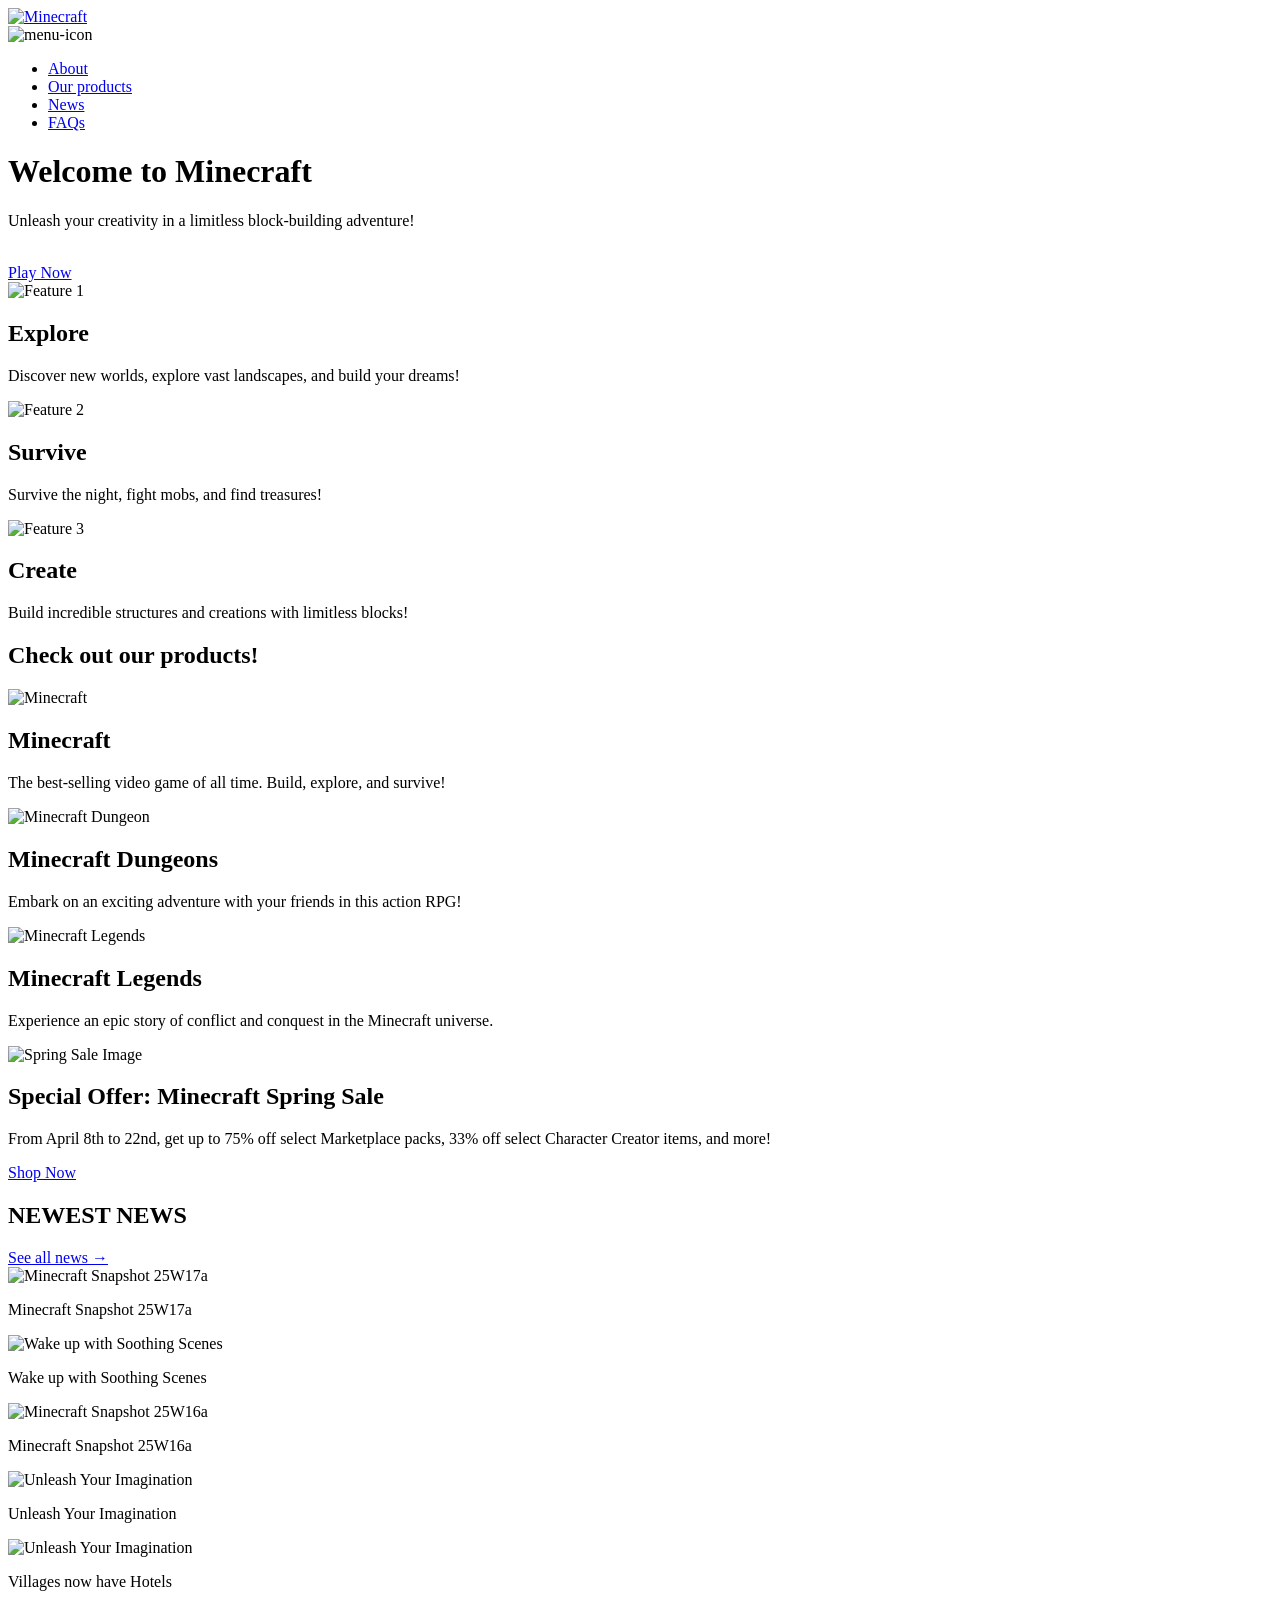
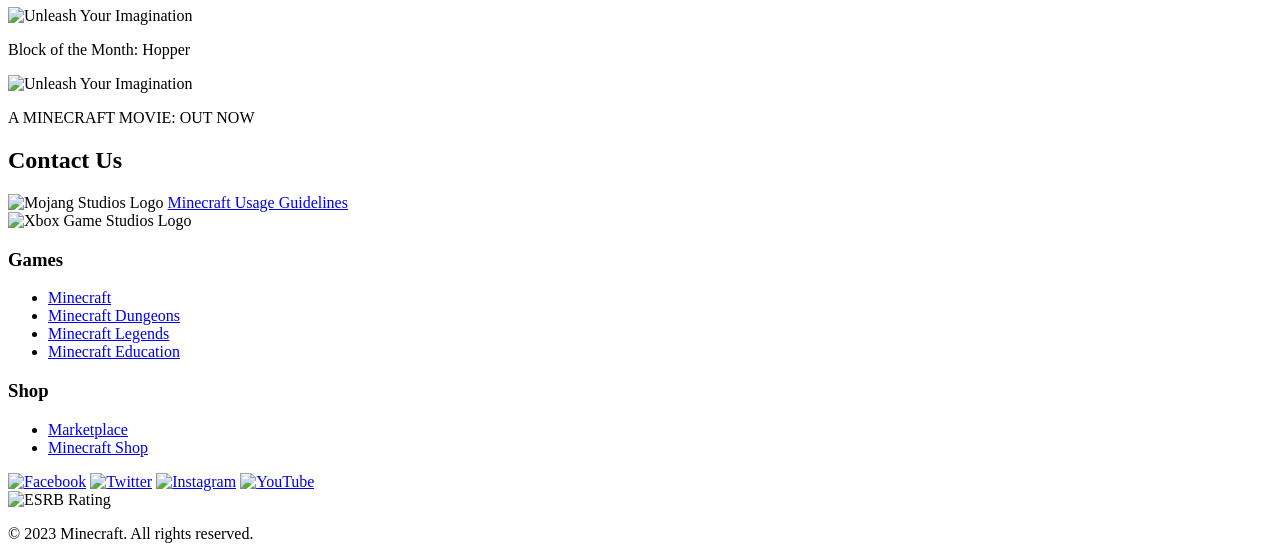
==== index.html @ 11b38cb2 "Add files via upload" ====
<!DOCTYPE html>
<html lang="en">
<head>
    <meta charset="UTF-8">
    <meta name="viewport" content="width=device-width, initial-scale=1.0">
    <title>Minecraft Official Website</title>
    <link rel="stylesheet" href="./css/0_index.css">
</head>
<body>

 <!-- Thanh điều hướng -->
 <nav class="navbar">
    <a href="./index.html">
        <img src="./assets/img/MCCB Logo.svg" alt="Minecraft" class="logo">
    </a>
    <div class="menu-icon" id="menu-toggle">
        <img width="32" height="32" src="https://img.icons8.com/windows/32/FFFFFF/menu-squared-2.png" alt="menu-icon"/>
    </div>
    <ul class="nav-menu" id="nav-menu">
        <li><a href="./1_about.html">About</a></li>
        <li><a href="./2_products.html">Our products</a></li>
        <li><a href="./3_news.html">News</a></li>
        <li><a href="./4_faq.html">FAQs</a></li>
    </ul>
</nav>

    <!-- Hero section -->
    <header class="hero">
        <h1>Welcome to Minecraft</h1>
        <p>Unleash your creativity in a limitless block-building adventure!</p> <br>
        <a href="./0.1_playnow.html" class="cta-btn">Play Now</a>
    </header>

    <!-- Featured content -->
    <section class="features">
        <div class="feature">
            <img src="./assets/img/wallpaper_minecraft_bedrock_edition_800x450.png" alt="Feature 1">
            <h2>Explore</h2>
            <p>Discover new worlds, explore vast landscapes, and build your dreams!</p>
        </div>
        <div class="feature">
            <img src="./assets/img/wallpaper_minecraft_pc_bundle_2560x1440.png" alt="Feature 2">
            <h2>Survive</h2>
            <p>Survive the night, fight mobs, and find treasures!</p>
        </div>
        <div class="feature">
            <img src="./assets/img/Minecraft_Trails&Tales_.Net_800x450.png" alt="Feature 3">
            <h2>Create</h2>
            <p>Build incredible structures and creations with limitless blocks!</p>
        </div>
    </section>
    
<!-- Minecraft Products -->
<section class="products">
    <div class="products-header">
        <h1>Check out our products!</h1>
    </div>
    <div class="products-grid">
        <div class="product">
            <img src="./assets/img/minecraft.jpg" alt="Minecraft">
            <h2>Minecraft</h2>
            <p>The best-selling video game of all time. Build, explore, and survive!</p>
        </div>
        <div class="product">
            <img src="./assets/img/products_mcdungeons.avif" alt="Minecraft Dungeon">
            <h2>Minecraft Dungeons</h2>
            <p>Embark on an exciting adventure with your friends in this action RPG!</p>
        </div>
        <div class="product">
            <img src="assets/img/products_mclegends.png" alt="Minecraft Legends">
            <h2>Minecraft Legends</h2>
            <p>Experience an epic story of conflict and conquest in the Minecraft universe.</p>
        </div>
    </div>
</section>


<!-- Advertisement -->
<section class="advertisement">
    <div class="ad-image">
        <img src="./assets/img/wallpaper_marketplace_nyc_celebration_2058x1440.png" alt="Spring Sale Image">
    </div>
    <div class="ad-content">
        <h2>Special Offer: Minecraft Spring Sale</h2>
        <p>From April 8th to 22nd, get up to 75% off select Marketplace packs, 33% off select Character Creator items, and more!</p>
        <a href="./0.2_springdeal.html" class="cta-btn">Shop Now</a>
    </div>
</section>

<!-- News -->
<section class="news">
    <div class="news-header">
        <h2>NEWEST NEWS</h2>
        <a href="./3_news.html" class="news-link">See all news →</a>
    </div>
    <div class="news-grid">
        <div class="news-item">
            <div class="image-container">
                <img src="./assets/img/1.png" alt="Minecraft Snapshot 25W17a">
            </div>
            <p>Minecraft Snapshot 25W17a</p>
        </div>
        <div class="news-item">
            <div class="image-container">
                <img src="./assets/img/2.png" alt="Wake up with Soothing Scenes">
            </div>
            <p>Wake up with Soothing Scenes</p>
        </div>
        <div class="news-item">
            <div class="image-container">
                <img src="./assets/img/3.png" alt="Minecraft Snapshot 25W16a">
            </div>
            <p>Minecraft Snapshot 25W16a</p>
        </div>
        <div class="news-item">
            <div class="image-container">
                <img src="./assets/img/4.png" alt="Unleash Your Imagination">
            </div>
            <p>Unleash Your Imagination</p>
        </div>
        <div class="news-item">
            <div class="image-container">
                <img src="./assets/img/5.png" alt="Unleash Your Imagination">
            </div>
            <p>Villages now have Hotels</p>
        </div>
        <div class="news-item">
            <div class="image-container">
                <img src="./assets/img/6.jpeg" alt="Unleash Your Imagination">
            </div>
            <p>Block of the Month: Hopper</p>
        </div>
        <div class="news-item">
            <div class="image-container">
                <img src="./assets/img/7.png" alt="Unleash Your Imagination">
            </div>
            <p>A MINECRAFT MOVIE: OUT NOW</p>
        </div>
    </div>
</section>

    <!-- Contact Section -->
    <section class="contact">
        <h1>Contact Us</h1>
        <div class="contact-grid">
            <!-- Cột 1: Logo Mojang -->
            <div class="contact-column">
                <img src="https://upload.wikimedia.org/wikipedia/commons/thumb/f/ff/Mojang_Studios_Logo_%282020%2C_slim%29.svg/2433px-Mojang_Studios_Logo_%282020%2C_slim%29.svg.png" alt="Mojang Studios Logo" class="mojang-logo">
                <a href="https://www.minecraft.net/en-us/usage-guidelines" class="guidelines-link">Minecraft Usage Guidelines</a>
            </div>
            <!-- Cột 2: Logo Xbox -->
            <div class="contact-column">
                <img src="https://upload.wikimedia.org/wikipedia/commons/5/52/Xbox_Game_Studios.svg" alt="Xbox Game Studios Logo" class="xbox-logo">
            </div>

            <!-- Cột 3: Mạng xã hội và liên kết -->
            <div class="contact-column social-links">
                <div class="link-group">
                    <h3>Games</h3>
                    <ul>
                        <li><a href="#">Minecraft</a></li>
                        <li><a href="#">Minecraft Dungeons</a></li>
                        <li><a href="#">Minecraft Legends</a></li>
                        <li><a href="#">Minecraft Education</a></li>
                    </ul>
                </div>
                <div class="link-group">
                    <h3>Shop</h3>
                    <ul>
                        <li><a href="#">Marketplace</a></li>
                        <li><a href="#">Minecraft Shop</a></li>
                    </ul>
                </div>
                <!-- Biểu tượng mạng xã hội -->
                <div class="social-icons">
                    <a href="https://www.facebook.com/minecraft"><img src="https://upload.wikimedia.org/wikipedia/commons/5/51/Facebook_f_logo_%282019%29.svg" alt="Facebook"></a>
                    <a href="https://twitter.com/Minecraft"><img src="https://upload.wikimedia.org/wikipedia/commons/6/6f/Logo_of_Twitter.svg" alt="Twitter"></a>
                    <a href="https://www.instagram.com/minecraft"><img src="https://upload.wikimedia.org/wikipedia/commons/a/a5/Instagram_icon.png" alt="Instagram"></a>
                    <a href="https://www.youtube.com/minecraft"><img src="https://cdn.iconscout.com/icon/free/png-256/free-youtube-logo-icon-download-in-svg-png-gif-file-formats--social-media-70-flat-icons-color-pack-logos-432560.png" alt="YouTube"></a>
                </div>
            </div>

            <!-- Cột 4: Tag ESRB -->
            <div class="contact-column esrb">
                <img src="./assets/img/ESRB.png" alt="ESRB Rating">
            </div>
        </div>
    </section>
</section>
    <!-- Footer -->
    <footer>
        <p>&copy; 2023 Minecraft. All rights reserved.</p>
    </footer>

    <script>
    document.addEventListener('DOMContentLoaded', function() {
        const menuToggle = document.getElementById('menu-toggle');
        const navMenu = document.getElementById('nav-menu');
        
        menuToggle.addEventListener('click', function() {
            navMenu.classList.toggle('active');
        });
    });
    </script>

</body>
</html>
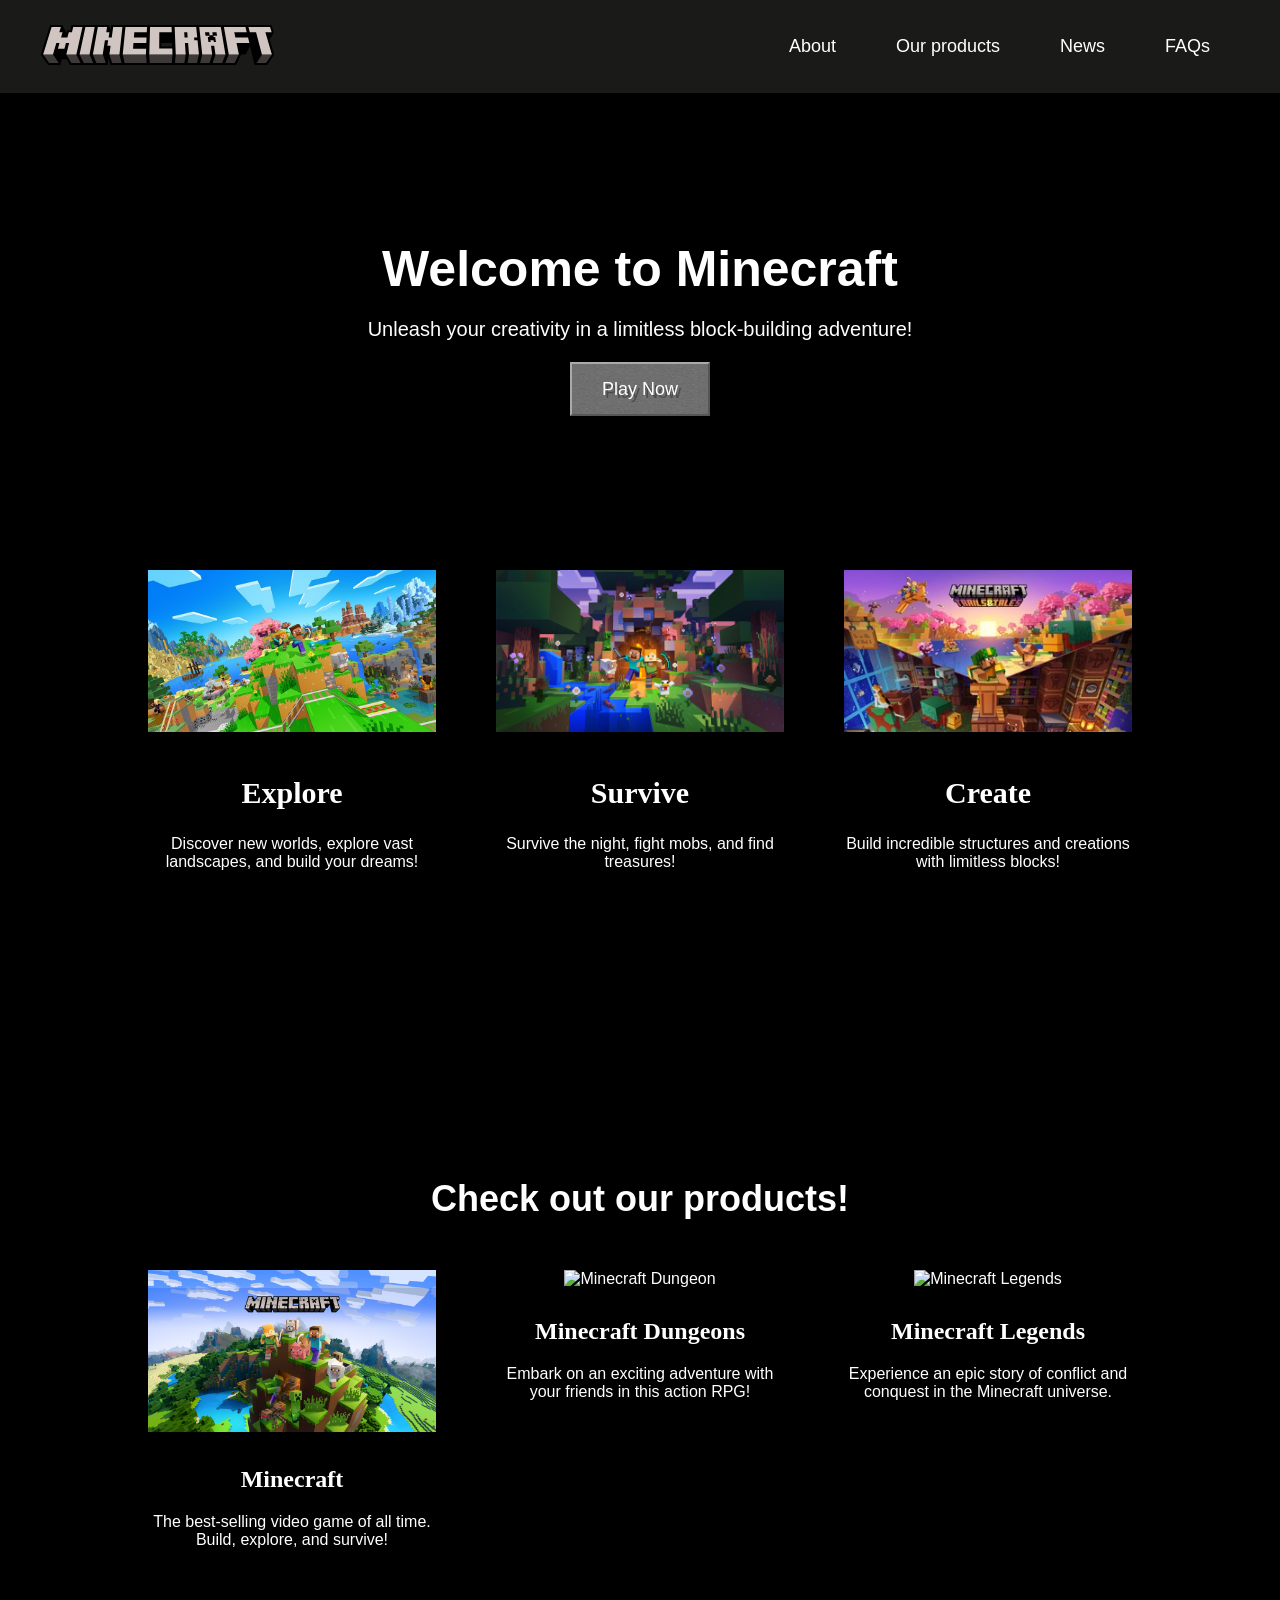
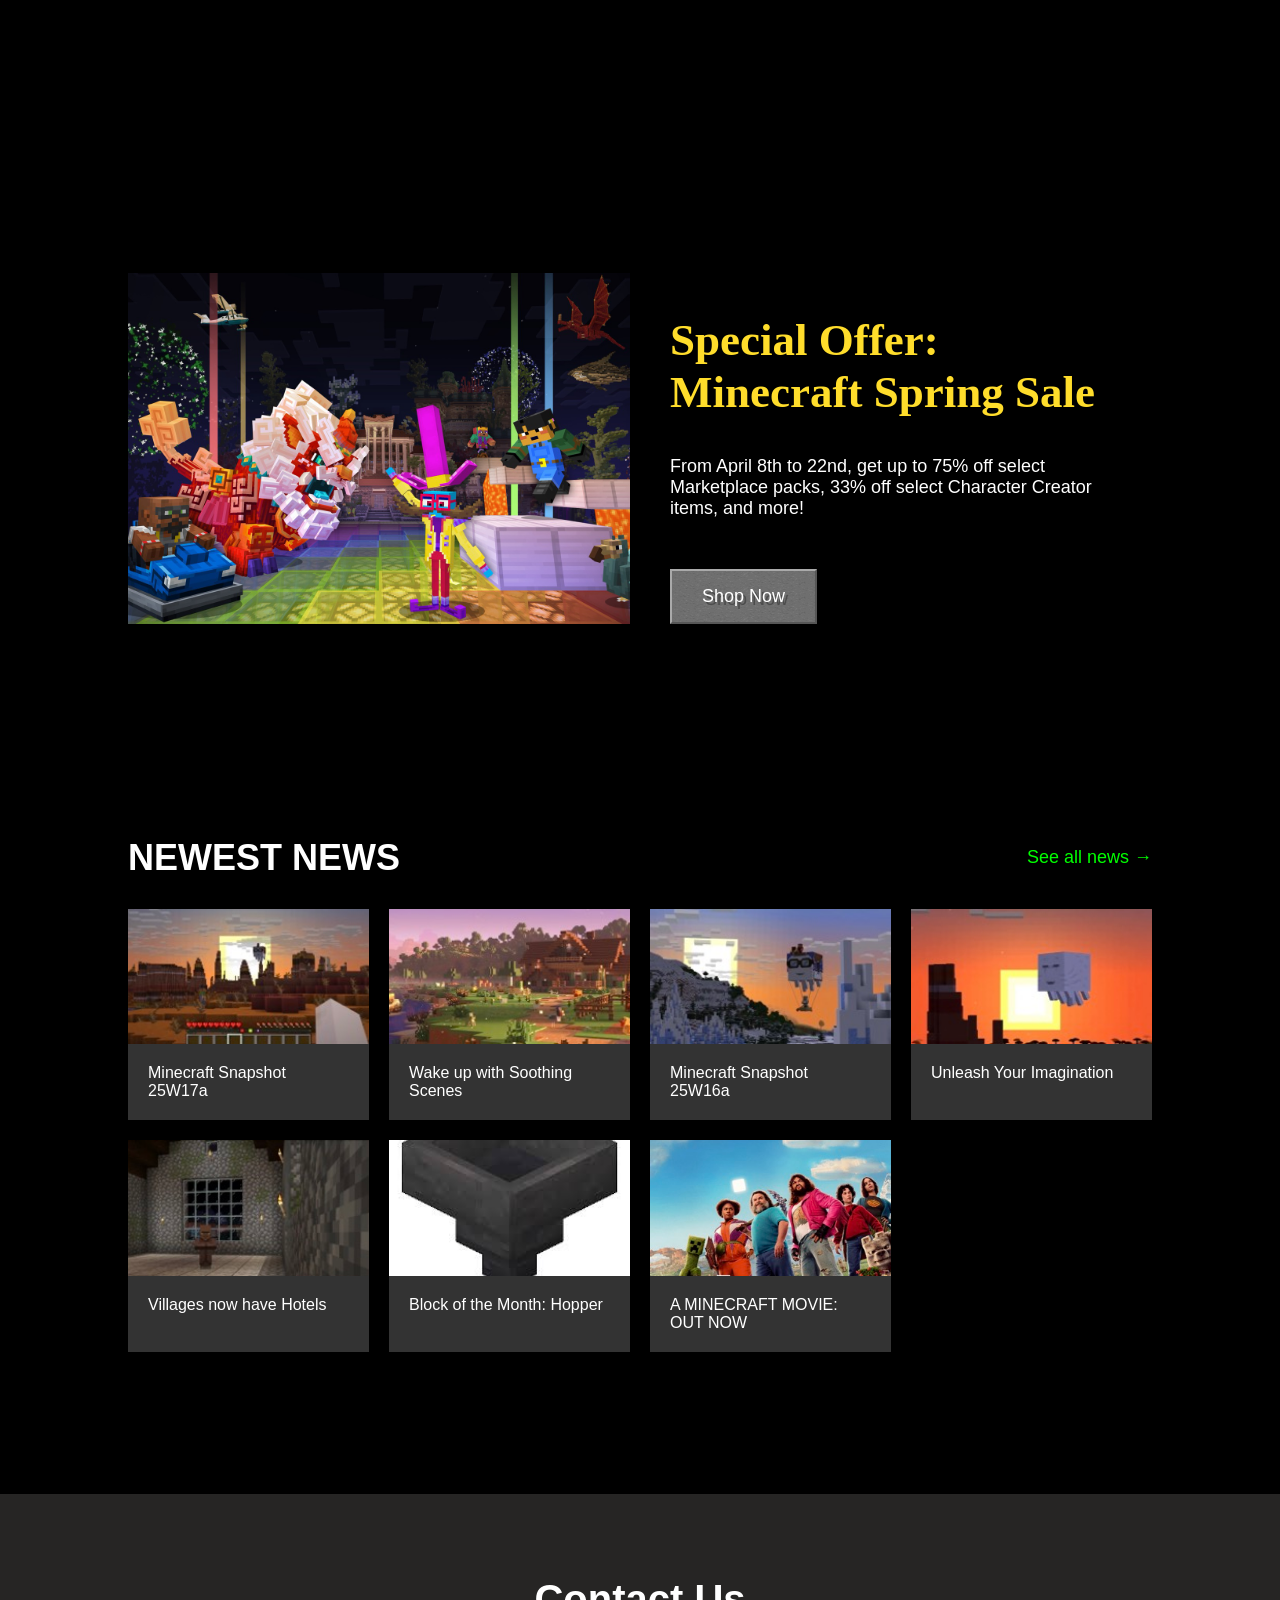
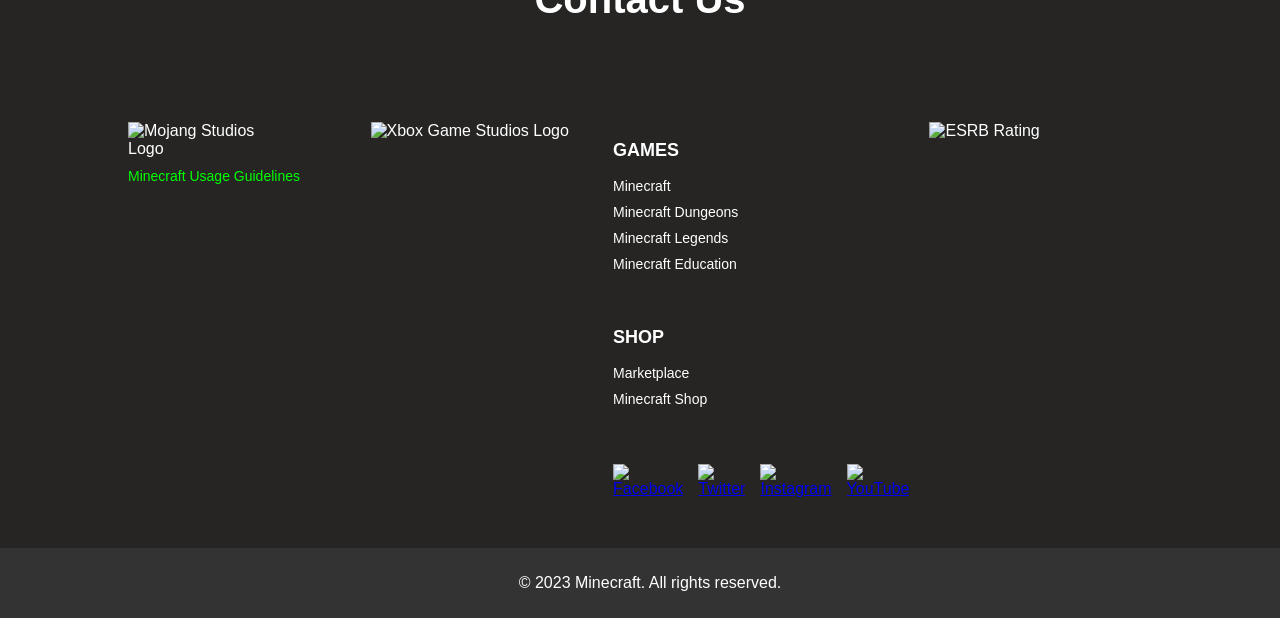
==== commit 3d948bdd: "Add files via upload" ====
--- a/index.html
+++ b/index.html
@@ -14,7 +14,7 @@
         <img src="./assets/img/MCCB Logo.svg" alt="Minecraft" class="logo">
     </a>
     <div class="menu-icon" id="menu-toggle">
-        <img width="32" height="32" src="https://img.icons8.com/windows/32/FFFFFF/menu-squared-2.png" alt="menu-icon"/>
+        <img width="32" height="32" src="https://img.icons8.com/windows/32/FFFFFF/menu-squared-2.jpeg" alt="menu-icon"/>
     </div>
     <ul class="nav-menu" id="nav-menu">
         <li><a href="./1_about.html">About</a></li>
@@ -34,17 +34,17 @@
     <!-- Featured content -->
     <section class="features">
         <div class="feature">
-            <img src="./assets/img/wallpaper_minecraft_bedrock_edition_800x450.png" alt="Feature 1">
+            <img src="./assets/img/wallpaper_minecraft_bedrock_edition_800x450.jpeg" alt="Feature 1">
             <h2>Explore</h2>
             <p>Discover new worlds, explore vast landscapes, and build your dreams!</p>
         </div>
         <div class="feature">
-            <img src="./assets/img/wallpaper_minecraft_pc_bundle_2560x1440.png" alt="Feature 2">
+            <img src="./assets/img/wallpaper_minecraft_pc_bundle_2560x1440.jpeg" alt="Feature 2">
             <h2>Survive</h2>
             <p>Survive the night, fight mobs, and find treasures!</p>
         </div>
         <div class="feature">
-            <img src="./assets/img/Minecraft_Trails&Tales_.Net_800x450.png" alt="Feature 3">
+            <img src="./assets/img/Minecraft_Trails&Tales_.Net_800x450.jpeg" alt="Feature 3">
             <h2>Create</h2>
             <p>Build incredible structures and creations with limitless blocks!</p>
         </div>
@@ -67,7 +67,7 @@
             <p>Embark on an exciting adventure with your friends in this action RPG!</p>
         </div>
         <div class="product">
-            <img src="assets/img/products_mclegends.png" alt="Minecraft Legends">
+            <img src="assets/img/products_mclegends.jpeg" alt="Minecraft Legends">
             <h2>Minecraft Legends</h2>
             <p>Experience an epic story of conflict and conquest in the Minecraft universe.</p>
         </div>
@@ -78,7 +78,7 @@
 <!-- Advertisement -->
 <section class="advertisement">
     <div class="ad-image">
-        <img src="./assets/img/wallpaper_marketplace_nyc_celebration_2058x1440.png" alt="Spring Sale Image">
+        <img src="./assets/img/wallpaper_marketplace_nyc_celebration_2058x1440.jpeg" alt="Spring Sale Image">
     </div>
     <div class="ad-content">
         <h2>Special Offer: Minecraft Spring Sale</h2>
@@ -96,31 +96,31 @@
     <div class="news-grid">
         <div class="news-item">
             <div class="image-container">
-                <img src="./assets/img/1.png" alt="Minecraft Snapshot 25W17a">
+                <img src="./assets/img/1.jpeg" alt="Minecraft Snapshot 25W17a">
             </div>
             <p>Minecraft Snapshot 25W17a</p>
         </div>
         <div class="news-item">
             <div class="image-container">
-                <img src="./assets/img/2.png" alt="Wake up with Soothing Scenes">
+                <img src="./assets/img/2.jpeg" alt="Wake up with Soothing Scenes">
             </div>
             <p>Wake up with Soothing Scenes</p>
         </div>
         <div class="news-item">
             <div class="image-container">
-                <img src="./assets/img/3.png" alt="Minecraft Snapshot 25W16a">
+                <img src="./assets/img/3.jpeg" alt="Minecraft Snapshot 25W16a">
             </div>
             <p>Minecraft Snapshot 25W16a</p>
         </div>
         <div class="news-item">
             <div class="image-container">
-                <img src="./assets/img/4.png" alt="Unleash Your Imagination">
+                <img src="./assets/img/4.jpeg" alt="Unleash Your Imagination">
             </div>
             <p>Unleash Your Imagination</p>
         </div>
         <div class="news-item">
             <div class="image-container">
-                <img src="./assets/img/5.png" alt="Unleash Your Imagination">
+                <img src="./assets/img/5.jpeg" alt="Unleash Your Imagination">
             </div>
             <p>Villages now have Hotels</p>
         </div>
@@ -132,7 +132,7 @@
         </div>
         <div class="news-item">
             <div class="image-container">
-                <img src="./assets/img/7.png" alt="Unleash Your Imagination">
+                <img src="./assets/img/7.jpeg" alt="Unleash Your Imagination">
             </div>
             <p>A MINECRAFT MOVIE: OUT NOW</p>
         </div>
@@ -145,7 +145,7 @@
         <div class="contact-grid">
             <!-- Cột 1: Logo Mojang -->
             <div class="contact-column">
-                <img src="https://upload.wikimedia.org/wikipedia/commons/thumb/f/ff/Mojang_Studios_Logo_%282020%2C_slim%29.svg/2433px-Mojang_Studios_Logo_%282020%2C_slim%29.svg.png" alt="Mojang Studios Logo" class="mojang-logo">
+                <img src="https://upload.wikimedia.org/wikipedia/commons/thumb/f/ff/Mojang_Studios_Logo_%282020%2C_slim%29.svg/2433px-Mojang_Studios_Logo_%282020%2C_slim%29.svg.jpeg" alt="Mojang Studios Logo" class="mojang-logo">
                 <a href="https://www.minecraft.net/en-us/usage-guidelines" class="guidelines-link">Minecraft Usage Guidelines</a>
             </div>
             <!-- Cột 2: Logo Xbox -->
@@ -175,14 +175,14 @@
                 <div class="social-icons">
                     <a href="https://www.facebook.com/minecraft"><img src="https://upload.wikimedia.org/wikipedia/commons/5/51/Facebook_f_logo_%282019%29.svg" alt="Facebook"></a>
                     <a href="https://twitter.com/Minecraft"><img src="https://upload.wikimedia.org/wikipedia/commons/6/6f/Logo_of_Twitter.svg" alt="Twitter"></a>
-                    <a href="https://www.instagram.com/minecraft"><img src="https://upload.wikimedia.org/wikipedia/commons/a/a5/Instagram_icon.png" alt="Instagram"></a>
-                    <a href="https://www.youtube.com/minecraft"><img src="https://cdn.iconscout.com/icon/free/png-256/free-youtube-logo-icon-download-in-svg-png-gif-file-formats--social-media-70-flat-icons-color-pack-logos-432560.png" alt="YouTube"></a>
+                    <a href="https://www.instagram.com/minecraft"><img src="https://upload.wikimedia.org/wikipedia/commons/a/a5/Instagram_icon.jpeg" alt="Instagram"></a>
+                    <a href="https://www.youtube.com/minecraft"><img src="https://cdn.iconscout.com/icon/free/png-256/free-youtube-logo-icon-download-in-svg-png-gif-file-formats--social-media-70-flat-icons-color-pack-logos-432560.jpeg" alt="YouTube"></a>
                 </div>
             </div>
 
             <!-- Cột 4: Tag ESRB -->
             <div class="contact-column esrb">
-                <img src="./assets/img/ESRB.png" alt="ESRB Rating">
+                <img src="./assets/img/ESRB.jpeg" alt="ESRB Rating">
             </div>
         </div>
     </section>
--- a/css/0_index.css
+++ b/css/0_index.css
@@ -0,0 +1,671 @@
+/* import các font chữ cần thiết cho bài */
+@import url('https://fonts.googleapis.com/css2?family=Open+Sans:wght@300&display=swap'); /* Nhúng font chữ Open Sans từ Google Fonts */
+@import url('https://fonts.cdnfonts.com/css/minecraft-4'); /* Nhúng font chữ Minecraft hoa */
+@import url('https://fonts.cdnfonts.com/css/minecraftia'); /* Nhúng font chữ Minecraft */
+                
+
+/* Đặt font chữ mặc định cho toàn bộ trang */            
+body {
+    font-family: 'Minecraftia', sans-serif;
+    margin: 0;
+    padding: 0;
+    background-color: black;
+}
+/*-------------------------------------------------------------------------------------------------------------------------------------------------------------*/
+/* Thanh điều hướng */
+.navbar {
+    display: flex;                 
+    justify-content: space-between; 
+    align-items: center;           
+    background-color: rgba(38, 37, 36, 0.7);
+    padding: 20px 40px;            
+    position: fixed;               
+    width: 100%;
+    top: 0;
+    z-index: 1000;
+    box-sizing: border-box;
+}
+
+/* Logo */
+.navbar .logo {
+    height: 40px;                  
+    width: auto;                   
+    margin-right: 20px;            
+    opacity: 1.0;
+}
+
+/* Menu icon (mặc định biến mất, chỉ xuất hiện khi màn hình chuyển dọc) */
+.menu-icon {
+    display: none;
+    cursor: pointer;
+    margin-left: auto;
+}
+
+/* Các mục trong thanh điều hướng */
+.navbar .nav-menu {
+    list-style-type: none;
+    padding: 0;
+    display: flex;                 
+    justify-content: right;       
+    flex-grow: 1;                  
+    opacity: 1.0;
+}
+
+.navbar .nav-menu li {
+    margin: 0 20px;               
+}
+
+.navbar .nav-menu li a {
+    color: white;
+    text-decoration: none;
+    font-size: 18px;
+    padding: 10px;
+    transition: color 0.3s ease;
+    font-family: 'Minecraftia', sans-serif; 
+}
+
+.navbar .nav-menu li a:hover {
+    color: chartreuse;
+}
+
+/*-------------------------------------------------------------------------------------------------------------------------------------------------------------*/
+/* Hero Section */
+.hero {
+    background-size: cover;
+    color: white;
+    text-align: center;
+    padding: 100px 0;
+    margin-top: 140px;
+}
+
+/* Tạo một lớp giả cho ảnh nền để không gây tác động đến các element khác */
+.hero::before {
+    content: "";                /* Tạo một phần tử giả */
+    position: absolute;         /* Đặt nó ở vị trí tuyệt đối */
+    top: 0;
+    left: 0;
+    width: 100%;
+    height: 1025px;
+    background-image: url('https://i.pinimg.com/736x/41/ec/51/41ec519450f2d6eab830e86b97cd7d69.jpg'); 
+    background-size: cover;     /* Đảm bảo ảnh nền phủ hết toàn bộ phần tử */
+    background-position: top;   
+    opacity: 0.25;               
+    z-index: -1;                /* Đảm bảo ảnh nền nằm dưới nội dung */
+}
+
+.hero h1 {
+    
+    font-size: 50px;
+    margin: 0;
+    font-family: 'Minecraft', sans-serif; 
+    animation: fadeIn 2s ease-in-out;
+}
+
+.hero p {
+    font-size: 20px;
+    margin-top: 20px;
+}
+
+.cta-btn {
+    border: solid 2px;
+    border-color: #AAA #565656 #565656 #AAA;
+  	text-shadow: 3px 3px #4C4C4C;
+  	outline: 2px solid #000;
+    background-image: url([data-uri]);
+    text-shadow: 3px 3px #4C4C4C;
+  	outline: 2px solid #000;
+    color: white;
+    padding: 15px 30px;
+    text-decoration: none;
+    font-size: 18px;
+}
+
+.cta-btn:hover {
+    background-image: url([data-uri]);
+  	border: solid 2px;
+    border-color: #BDC6FF #59639A #59639A #BDC6FF;
+    color: yellow;
+}
+/*-------------------------------------------------------------------------------------------------------------------------------------------------------------*/
+/* Phần features */
+.features {
+    display: grid;
+    grid-template-columns: repeat(3, 1fr);
+    gap: 20px;
+    padding: 50px 10%;
+    color: white;
+    position: relative 
+}
+
+.feature {
+    background-color: black;
+    padding: 20px;
+    text-align: center;
+}
+
+.feature img {
+    width: 100%;
+    height: auto;
+    object-fit: cover;
+}
+
+.feature h2 {
+    margin-top: 40px;
+    font-size: 30px;
+    color: white;
+    font-family: Minecraft;
+}
+/*-------------------------------------------------------------------------------------------------------------------------------------------------------------*/
+/* Section sản phẩm */
+.products {
+    padding: 50px 10%;
+    color: white;
+    position: relative;
+    min-height: 750px;
+    display: flex;
+    flex-direction: column;
+    justify-content: center;
+}
+
+.products::before {
+    content: "";
+    position: absolute;
+    top: 0;
+    left: 0;
+    width: 100%;
+    height: 100%;
+    background-image: url('https://p.novaskin.me/4174583124.png');
+    background-size: cover;
+    background-position: bottom;
+    opacity: 0.25;
+    z-index: -1;
+}
+
+.products-header {
+    margin-bottom: 30px;
+}
+
+.products-header h1 {
+    font-size: 36px;
+    text-align: center;
+    color: white;
+    margin: 0;
+    font-family: 'Minecraft', sans-serif;
+}
+
+.products-grid {
+    display: grid;
+    grid-template-columns: repeat(3, 1fr);
+    gap: 20px;
+}
+
+.product {
+    background-color: black;
+    padding: 20px;
+    text-align: center;
+    box-shadow: 0 4px 6px rgba(0, 0, 0, 0.1);
+}
+
+.product img {
+    width: 100%;
+    height: auto;
+    object-fit: cover;
+}
+
+.product h2 {
+    margin-top: 30px;
+    font-size: 24px;
+    font-weight: bold;
+    color: #fff;
+    font-family: Minecraft;
+}
+
+.product p {
+    font-size: 16px;
+    margin-top: 10px;
+}
+/*-------------------------------------------------------------------------------------------------------------------------------------------------------------*/
+/* Quảng cáo */
+.advertisement {
+    position: relative;
+    display: grid;
+    grid-template-columns: 1fr 1fr; /* Chia thành 2 cột đều */
+    gap: 20px;
+    align-items: center; 
+    padding: 50px 10%;
+}
+
+.advertisement::before {
+    content: "";
+    position: absolute;
+    top: 0;
+    left: 0;
+    width: 100%;
+    height: 100%;
+    background-image: url('https://img.freepik.com/premium-vector/orange-sparkling-backlight-isolated-black-background-flash-with-golden-flying-magical-dust-vector-illustration_185386-1374.jpg');
+    background-size: cover;
+    background-position: center;
+    opacity: 0.5;
+    z-index: -1;
+}
+
+.ad-image img {
+    width: 100%;
+    height: auto;
+    object-fit: cover; 
+}
+
+.ad-content {
+    color: white;
+    display: flex;
+    flex-direction: column;
+    justify-content: center; 
+    text-align: left; 
+    padding: 20px;
+}
+
+.ad-content h2 {
+    font-size: 45px;
+    margin-bottom: 20px;
+    color:#ffdd2b;
+    font-family: Minecraft;
+}
+
+.ad-content p {
+    font-size: 18px;
+    margin-bottom: 50px;
+}
+
+.ad-content .cta-btn {
+    align-self: flex-start; 
+}
+/*-------------------------------------------------------------------------------------------------------------------------------------------------------------*/
+/* News */
+.news {
+    padding: 50px 10%;
+    color: white;
+    position:relative;
+    min-height: 700px; 
+    flex-direction: column;
+    display: flex;
+    justify-content: center;
+}
+
+.news::before {
+    content: "";
+    position: absolute;
+    top: 0;
+    left: 0;
+    width: 100%;
+    height: 100%;
+    background-image: url('https://static.planetminecraft.com/files/image/minecraft/texture-pack/2021/181/14011294_xl.webp'); 
+    background-size: cover;
+    background-position: center;
+    opacity: 0.45; 
+    z-index: -1; 
+}
+
+.news-header {
+    display: flex;
+    justify-content: space-between;
+    align-items: center;
+    margin-bottom: 30px;
+}
+
+.news-header h2 {
+    font-size: 36px;
+    font-family: 'Minecraft', sans-serif;
+    margin: 0;
+}
+
+.news-header .news-link {
+    color: #00ff00; /* Màu xanh lá giống trong hình */
+    text-decoration: none;
+    font-size: 18px;
+}
+
+.news-header .news-link:hover {
+    text-decoration: underline;
+}
+
+.news-grid {
+    display: grid;
+    grid-template-columns: repeat(4, 1fr); /* 4 cột đều nhau */
+    gap: 20px;
+}
+
+.news-item {
+    background-color: #333; 
+    overflow: hidden;
+    display: flex;
+    flex-direction: column; 
+    align-content: center;
+}
+
+.news-item .image-container {
+    position: relative;
+    width: 100%;
+    padding-top: 56.25%; /* Tỉ lệ 16:9 (9/16 = 0.5625) */
+}
+
+.news-item .image-container img {
+    position: absolute;
+    top: 0;
+    left: 0;
+    width: 100%;
+    height: 100%;
+    object-fit: cover; /* Đảm bảo ảnh không bị méo, cắt bớt nếu cần */
+    object-position: center; /* Căn giữa ảnh */
+}
+
+.news-item p{
+    padding: 20px;
+    font-size: 16px;
+    color: white;
+    margin: 0;
+    text-align: left; 
+}
+/*-------------------------------------------------------------------------------------------------------------------------------------------------------------*/
+/* Contacts */
+.contact {
+    padding: 50px 10%;
+    background-color: #262524;
+    color: white;
+    position: relative;
+    min-height: 400px;
+}
+
+.contact h1 {
+    font-size: 40px;
+    margin-bottom: 100px;
+    text-align: center;
+    font-family: 'Minecraft', sans-serif;
+}
+
+.contact-grid {
+    display: grid;
+    grid-template-columns: repeat(4, 1fr);
+    gap: 20px;
+    align-items: start;
+}
+
+.contact-column {
+    display: flex;
+    flex-direction: column;
+}
+
+/* Cột 1: Logo Mojang */
+.contact-column .mojang-logo {
+    width: 150px;
+    margin-bottom: 10px;
+}
+
+.contact-column .copyright {
+    font-size: 14px;
+    margin-bottom: 10px;
+}
+
+.contact-column .guidelines-link {
+    color: #00ff00;
+    text-decoration: none;
+    font-size: 14px;
+}
+
+.contact-column .guidelines-link:hover {
+    text-decoration: underline;
+}
+
+/* Cột 2: Logo Xbox */
+.contact-column .xbox-logo {
+    width: 200px;
+}
+
+/* Cột 3: Liên kết và mạng xã hội */
+.social-links .link-group {
+    margin-bottom: 20px;
+}
+
+.social-links .link-group h3 {
+    font-size: 18px;
+    font-family: 'Minecraft', sans-serif;
+    margin-bottom: 10px;
+    text-transform: uppercase;
+}
+
+.social-links .link-group ul {
+    list-style: none;
+    padding: 0;
+}
+
+.social-links .link-group ul li {
+    margin-bottom: 8px;
+}
+
+.social-links .link-group ul li a {
+    color: white;
+    text-decoration: none;
+    font-size: 14px;
+}
+
+.social-links .link-group ul li a:hover {
+    color: #00ff00;
+}
+
+.social-links .social-icons {
+    display: flex;
+    gap: 15px;
+    margin-top: 20px;
+}
+
+.social-links .social-icons a img {
+    width: 40px;
+    height: 40px;
+    transition: transform 0.3s ease;
+}
+
+.social-links .social-icons a img:hover {
+    transform: scale(1.1);
+}
+
+/* Cột 4: Tag ESRB */
+.contact-column.esrb img {
+    width: 90%;
+    margin-bottom: 10px;
+    align-items: right;
+}
+
+/*-------------------------------------------------------------------------------------------------------------------------------------------------------------*/
+/* Footer */
+footer {
+    background-color: #333;
+    color: white;
+    text-align: center;
+    padding: 10px;
+    width: 100%;
+}
+/*-------------------------------------------------------------------------------------------------------------------------------------------------------------*/
+/* Animation */
+@keyframes fadeIn {
+    from {
+        opacity: 0;
+    }
+    to {
+        opacity: 1;
+    }
+}
+/*-------------------------------------------------------------------------------------------------------------------------------------------------------------*/
+/* Responsive */
+@media (max-width: 768px) {
+/* Thanh điều hướng */
+    .navbar {
+        padding: 15px 20px; 
+        flex-wrap: wrap;
+    }
+
+    .navbar .logo {
+        height: 30px;
+    }
+
+    /* Hiện icon menu khi tỉ lệ màn hình dọc */
+    .menu-icon {
+        display: block;
+    }
+
+    /* Giấu icon menu khi độ rộng lớn hơn 768px */
+    .navbar .nav-menu {
+        display: none;
+        flex-direction: column;
+        width: 100%;
+        margin: 0;
+        padding: 0;
+        background-color: rgba(38, 37, 36, 0.95);
+        position: absolute;
+        top: 60px;
+        left: 0;
+        z-index: 999;
+    }
+
+    /* Hiển thị menu hamburger */
+    .navbar .nav-menu.active {
+        display: flex;
+    }
+
+    .navbar .nav-menu li {
+        margin: 0;
+        width: 100%;
+        text-align: center;
+        border-bottom: 1px solid rgba(255, 255, 255, 0.1);
+    }
+
+    .navbar .nav-menu li:last-child {
+        border-bottom: none;
+    }
+
+    .navbar .nav-menu li a {
+        display: block;
+        padding: 15px;
+        font-size: 16px;
+    }
+
+/* Features */
+    .features {
+        grid-template-columns: 1fr; 
+    }
+
+    .feature h2 {
+        font-size: 24px;
+    }
+
+    .feature p {
+        font-size: 14px;
+    }
+
+/* Products */
+    .products {
+        padding: 20px 5%;
+    }
+
+    .products-header h1 {
+        font-size: 24px;
+    }
+
+    .products-grid {
+        display: flex;
+        flex-direction: row;
+        overflow-x: auto;
+        gap: 15px;
+        padding-bottom: 10px;
+        -webkit-overflow-scrolling: touch; /* Hỗ trợ cuộn mượt trên iOS */
+    }
+
+    .product {
+        flex: 0 0 80%; /* Chiếm 80% chiều rộng màn hình để hiển thị 1 phần tử chính, các phần tử khác cuộn ngang */
+        padding: 10px;
+        min-width: 250px; /* Đảm bảo mỗi phần tử có chiều rộng tối thiểu */
+    }
+    .product img {
+        max-width: 100%;
+        height: auto;
+
+    }
+
+    .product h2 {
+        font-size: 18px;
+        margin-top: 15px;
+    }
+
+    .product p {
+        font-size: 12px;
+    }
+
+/* Advertisement */
+    .advertisement {
+        padding: 20px 5%;
+    }
+
+    .ad-content h2 {
+        font-size: 24px;
+    }
+
+    .ad-content p {
+        margin-bottom: 20px;
+        font-size: 14px;
+    }
+
+/* News */
+    .news {
+        padding: 20px 5%;
+    }
+
+    .news-header h2 {
+        font-size: 24px;
+    }
+
+    .news-header .news-link {
+        font-size: 14px;
+    }
+
+    .news-grid {
+        grid-template-columns: 1fr;
+    }
+
+    .news-item p {
+        font-size: 14px;
+    }
+    .contact {
+        padding: 20px 5%;
+    }
+
+    .contact h1 {
+        font-size: 24px;
+    }
+
+    .contact-grid {
+        grid-template-columns: 1fr;
+    }
+
+    .contact-column .mojang-logo {
+        width: 120px;
+    }
+
+    .contact-column .xbox-logo {
+        width: 160px;
+    }
+
+    .social-links .link-group h3 {
+        font-size: 16px;
+    }
+
+    .social-links .link-group ul li a {
+        font-size: 12px;
+    }
+
+    .social-links .social-icons a img {
+        width: 32px;
+        height: 32px;
+    }
+
+    .contact-column.esrb img {
+        width: 80px;
+    }
+}
